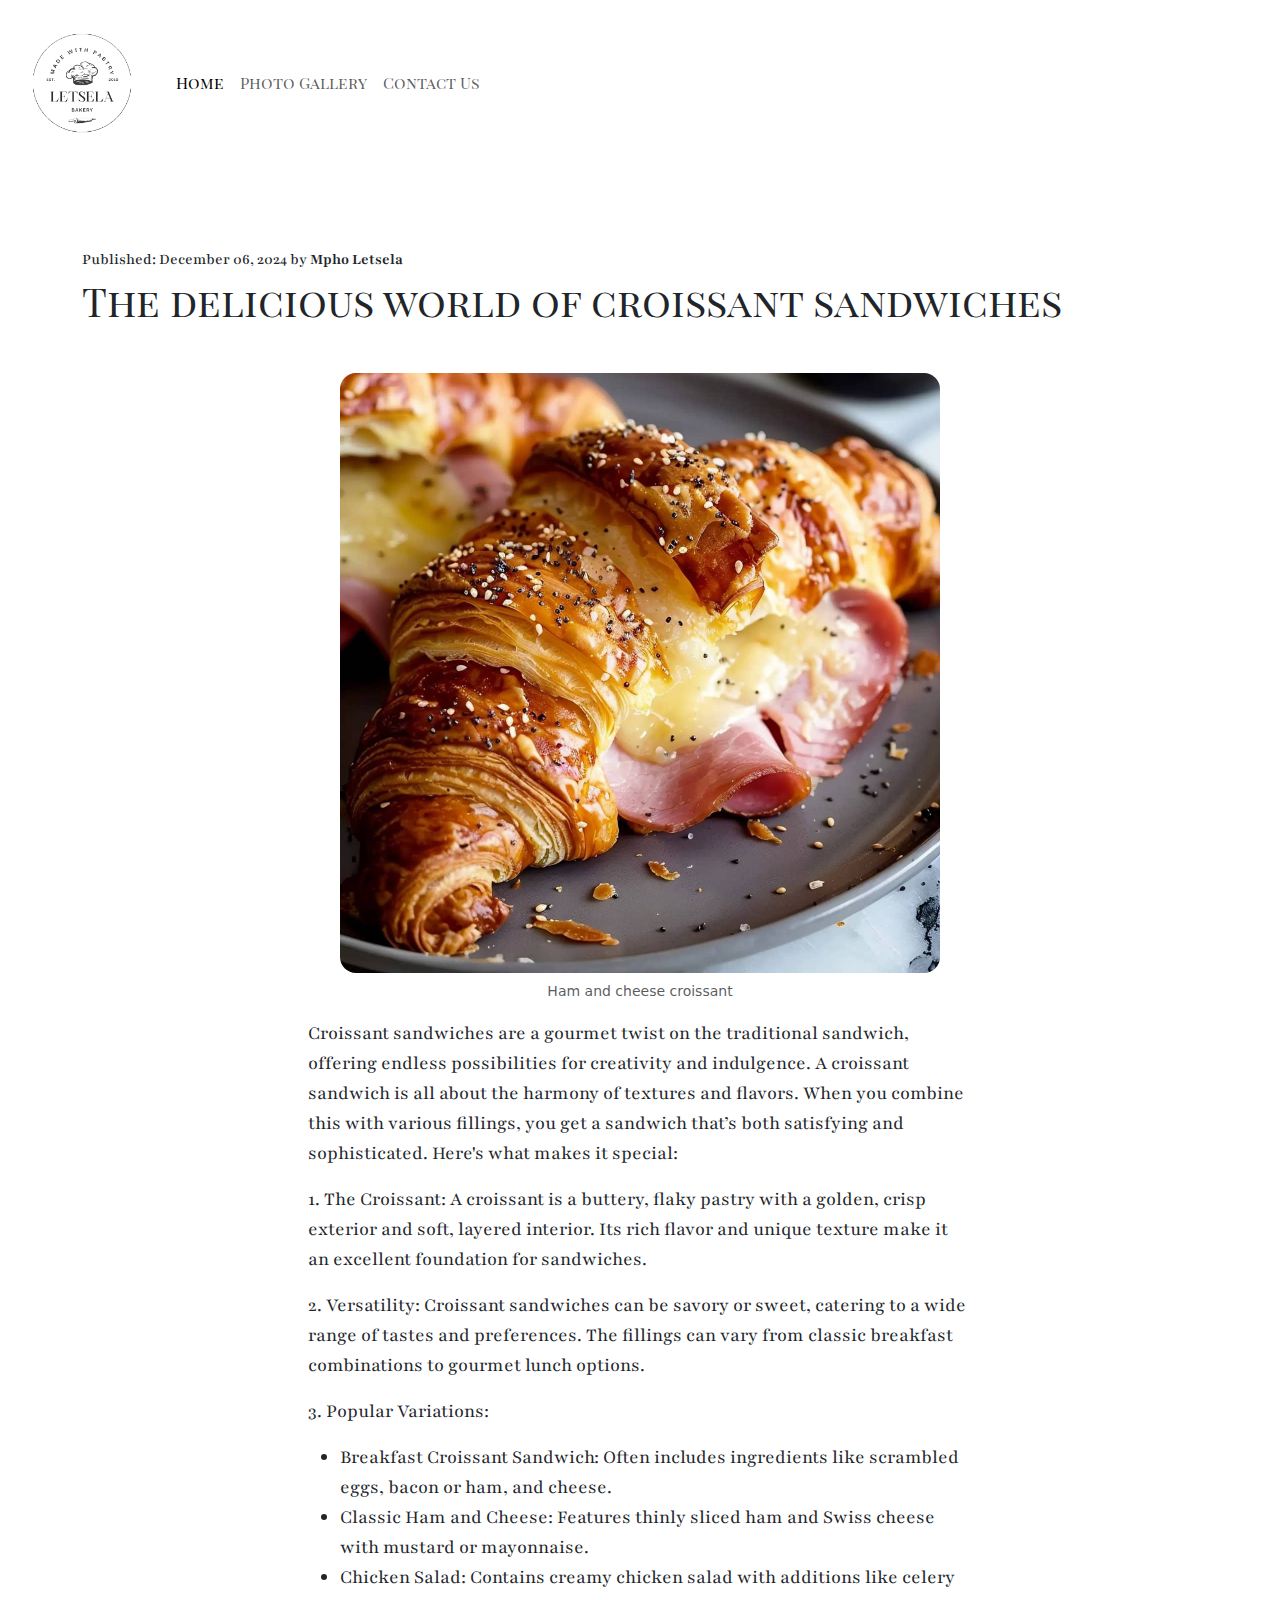
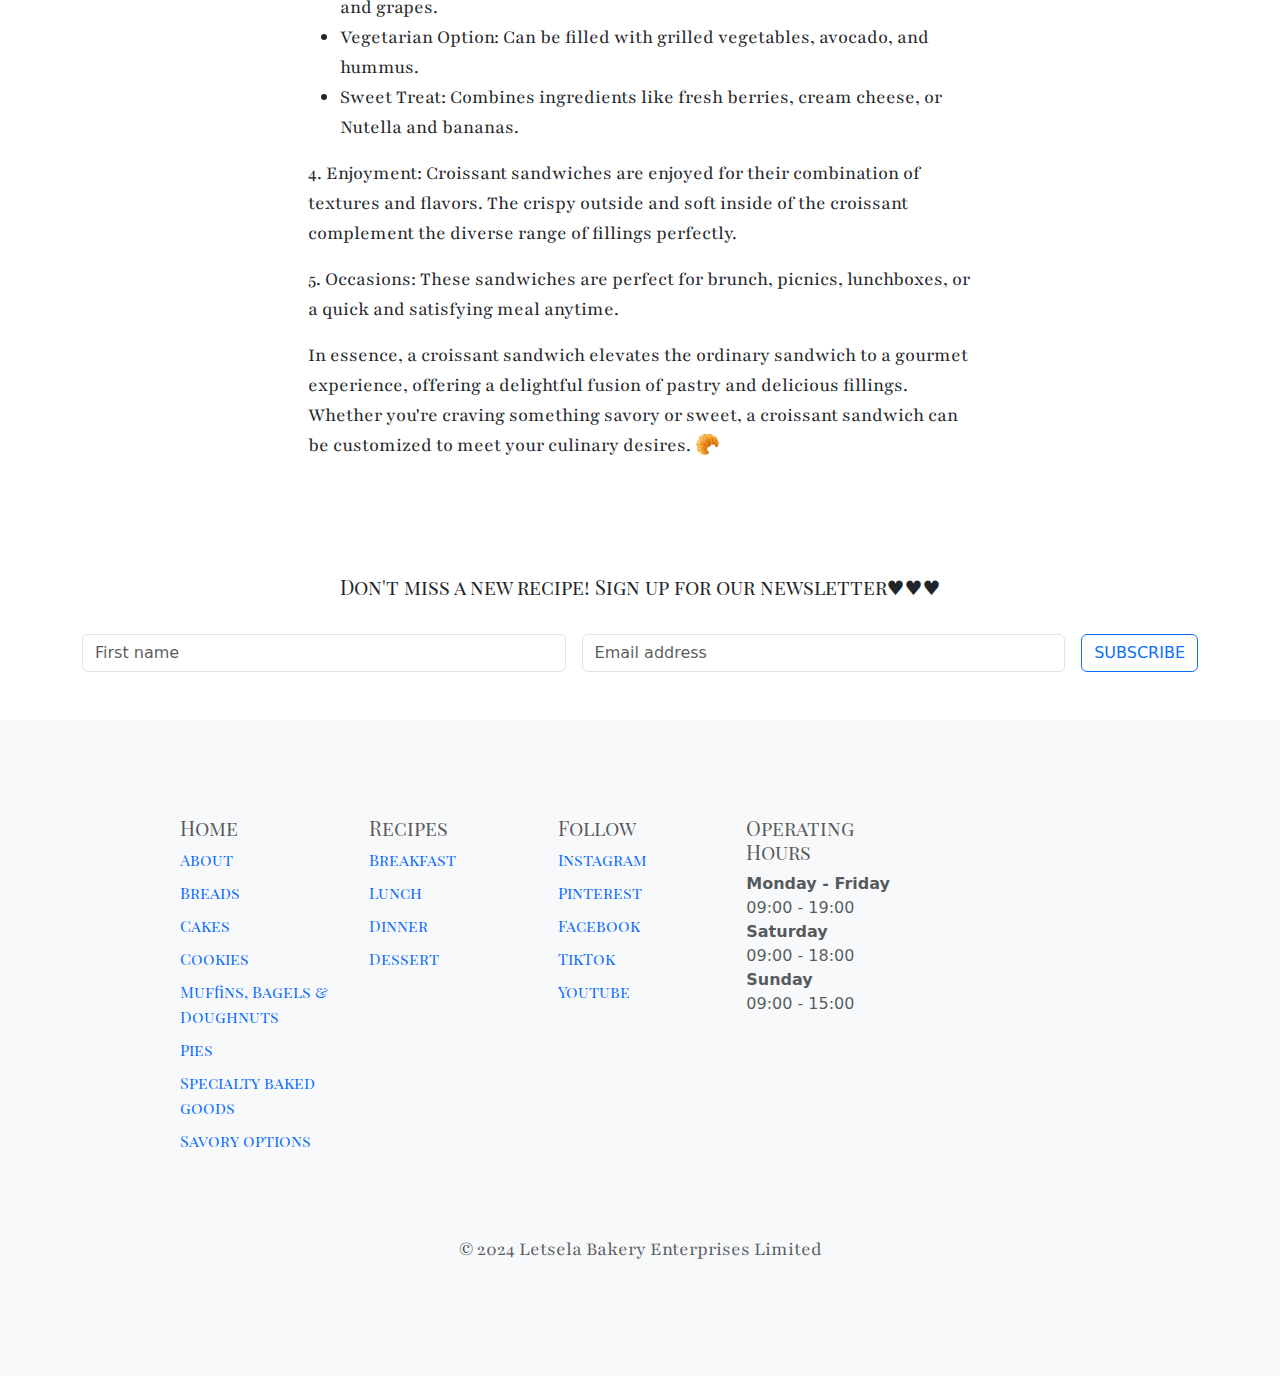
==== index.html @ 2d4d1764 "Initial commit" ====
<!DOCTYPE html>
<html lang="en">
<head>
    <meta charset="UTF-8">
    <meta name="viewport" content="width=device-width, initial-scale=1.0">
    <link rel="stylesheet" href="styles.css"/>
    <link href="https://cdn.jsdelivr.net/npm/bootstrap@5.3.3/dist/css/bootstrap.min.css" rel="stylesheet" integrity="sha384-QWTKZyjpPEjISv5WaRU9OFeRpok6YctnYmDr5pNlyT2bRjXh0JMhjY6hW+ALEwIH" crossorigin="anonymous">
    <link href="https://fonts.googleapis.com/css2?family=Irish+Grover&family=Jost:ital,wght@0,100..900;1,100..900&family=Playfair+Display+SC:ital,wght@0,400;0,700;0,900;1,400;1,700;1,900&family=Playfair:ital,opsz,wght@0,5..1200,300..900;1,5..1200,300..900&display=swap" rel="stylesheet">
    <title>The Croissant Sandwich Experience</title>
</head>
<body>
    <nav class="navbar navbar-expand-lg navbar-white fixed-top">
  <div class="container-fluid">
    <a class="navbar-brand" href="index.html">
      <img src="images/Made_with_pastry2-removebg-preview.png" alt="" class="navbar-logo-1"/>
    </a>
    <button class="navbar-toggler" type="button" data-bs-toggle="collapse" data-bs-target="#navbarNav" aria-controls="navbarNav" aria-expanded="false" aria-label="Toggle navigation">
      <span class="navbar-toggler-icon"></span>
    </button>
    <div class="collapse navbar-collapse" id="navbarNav">
      <ul class="navbar-nav">
        <li class="nav-item">
          <a class="nav-link active custom-font-1" aria-current="page" href="index.html">Home</a>
        </li>
        <li class="nav-item">
          <a class="nav-link custom-font-1" href="photo.html">Photo Gallery</a>
        </li>
        <li class="nav-item">
          <a class="nav-link custom-font-1" href="contact.html">Contact Us</a>
        </li>
      </ul>
    </div>
  </div>
</nav>

<header>
   <div class="container">
   <h6 class="custom-font">Published:  December 06, 2024 by <strong>Mpho Letsela</strong></h6>
   <h1 class="mb-5 custom-font-1">The delicious world of croissant sandwiches</h1>
   </div>
</header>
<main>
   <div class="text-center">
     <figure class="figure">
  <img src="images/ham-and-cheese-croissant-12.jpg" class="figure-img img-fluid rounded-4 w-50" alt="...">
  <figcaption class="figure-caption">Ham and cheese croissant</figcaption>
  </figure>
   </div>
<div class="row justify-content-md-center custom-font font-size">
  <div class="col-md-7 mb-5 px-5">
  <p>Croissant sandwiches are a gourmet twist on the traditional sandwich, offering endless possibilities for creativity and indulgence. A croissant sandwich is all about the harmony of textures and flavors. When you combine this with various fillings, you get a sandwich that’s both satisfying and sophisticated. Here's what makes it special:</p>
  <p>1. The Croissant: A croissant is a buttery, flaky pastry with a golden, crisp exterior and soft, layered interior. Its rich flavor and unique texture make it an excellent foundation for sandwiches.</p>
  <p>2. Versatility: Croissant sandwiches can be savory or sweet, catering to a wide range of tastes and preferences. The fillings can vary from classic breakfast combinations to gourmet lunch options.</p>
  <p>3. Popular Variations:
    <ul>
      <li>Breakfast Croissant Sandwich: Often includes ingredients like scrambled eggs, bacon or ham, and cheese.</li>
      <li>Classic Ham and Cheese: Features thinly sliced ham and Swiss cheese with mustard or mayonnaise.</li>
      <li>Chicken Salad: Contains creamy chicken salad with additions like celery and grapes.</li>
      <li>Vegetarian Option: Can be filled with grilled vegetables, avocado, and hummus.</li>
      <li>Sweet Treat: Combines ingredients like fresh berries, cream cheese, or Nutella and bananas.</li>
    </ul>
  </p>
  <p>4. Enjoyment: Croissant sandwiches are enjoyed for their combination of textures and flavors. The crispy outside and soft inside of the croissant complement the diverse range of fillings perfectly.</p>
  <p>5. Occasions: These sandwiches are perfect for brunch, picnics, lunchboxes, or a quick and satisfying meal anytime.</p>
  <p>In essence, a croissant sandwich elevates the ordinary sandwich to a gourmet experience, offering a delightful fusion of pastry and delicious fillings. Whether you're craving something savory or sweet, a croissant sandwich can be customized to meet your culinary desires. 🥐</p>
</div>
</div>
<div class="mt-5 text-center custom-font-1 font-size">Don't miss a new recipe! Sign up for our newsletter♥︎♥︎♥︎</div>

<div class="container">
<div class="row g-3 mt-3">
  <div class="col">
    <input type="text" class="form-control" placeholder="First name" aria-label="First name" id="first">
  </div>
  <div class="col">
    <input type="email" class="form-control" placeholder="Email address" aria-label="Last name" id="mail">
  </div>
  <div class="col-auto">
    <button type="submit" class="btn btn-outline-primary">SUBSCRIBE</button>
  </div>
</div>
</div>
</main>
<footer class="bd-footer py-4 py-md-5 mt-5 bg-body-tertiary">
<div class="container py-4 py-md-5 px-4 px-md-3 text-body-secondary">
<div class="row">

<div class="col-6 col-lg-2 offset-lg-1 mb-3">
<h5 class="custom-font-1">Home</h5>
<ul class="list-unstyled">
  <li class="mb-2">
    <a href="#" class="text-decoration-none custom-font-1">About</a>
  </li>
  <li class="mb-2">
    <a href="#" class="text-decoration-none custom-font-1">Breads</a>
  </li>
  <li class="mb-2">
    <a href="#" class="text-decoration-none custom-font-1">Cakes</a>
  </li>
  <li class="mb-2">
    <a href="#" class="text-decoration-none custom-font-1">Cookies</a>
  </li>
  <li class="mb-2">
    <a href="#" class="text-decoration-none custom-font-1">Muffins, Bagels & Doughnuts</a>
  </li>
  <li class="mb-2">
    <a href="#" class="text-decoration-none custom-font-1">Pies</a>
  </li>
  <li class="mb-2">
    <a href="#" class="text-decoration-none custom-font-1">Specialty baked goods</a>
  </li>
  <li class="mb-2">
    <a href="#" class="text-decoration-none custom-font-1">Savory options</a>
  </li>
</ul>
</div>

<div class="col-6 col-lg-2 mb-3">
<h5 class="custom-font-1">Recipes</h5>
<ul class="list-unstyled">
  <li class="mb-2">
    <a href="#" class="text-decoration-none custom-font-1">Breakfast</a>
  </li>
  <li class="mb-2">
    <a href="#" class="text-decoration-none custom-font-1">Lunch</a>
  </li>
  <li class="mb-2">
    <a href="#" class="text-decoration-none custom-font-1">Dinner</a>
  </li>
  <li class="mb-2">
    <a href="#" class="text-decoration-none custom-font-1">Dessert</a>
  </li>
</ul>
</div>

<div class="col-6 col-lg-2 mb-3">
  <h5 class="custom-font-1">Follow</h5>
  <ul class="list-unstyled">
    <li class="mb-2">
      <a href="#" target="_blank" rel="noopener" class="text-decoration-none custom-font-1">Instagram</a>
    </li>
    <li class="mb-2">
      <a href="#" target="_blank" rel="noopener" class="text-decoration-none custom-font-1">Pinterest</a>
    </li>
    <li class="mb-2">
      <a href="#" target="_blank" rel="noopener" class="text-decoration-none custom-font-1">Facebook</a>
    </li>
    <li class="mb-2">
      <a href="#" target="_blank" rel="noopener" class="text-decoration-none custom-font-1">TikTok</a>
    </li>
    <li class="mb-2">
      <a href="#" target="_blank" rel="noopener" class="text-decoration-none custom-font-1">Youtube</a>
    </li>
  </ul>
</div>

<div class="col-6 col-lg-2 mb-3">
  <h5 class="custom-font-1">Operating Hours</h5>
  <ul class="list-unstyled">
    <li class="mb-2">
      <p>
        <strong>Monday - Friday</strong>
        <br />
        09:00 - 19:00
        <br />
        <strong>Saturday</strong>
        <br />
        09:00 - 18:00
        <br />
        <strong>Sunday</strong>
        <br />
        09:00 - 15:00
      </p>
    </li>
</div>
</div>
<div class="mt-5 text-center mb-3 custom-font fs-5">© 2024 Letsela Bakery Enterprises Limited</div>
</footer>
<script src="https://cdn.jsdelivr.net/npm/bootstrap@5.3.3/dist/js/bootstrap.bundle.min.js" integrity="sha384-YvpcrYf0tY3lHB60NNkmXc5s9fDVZLESaAA55NDzOxhy9GkcIdslK1eN7N6jIeHz" crossorigin="anonymous"></script>
</body>
</html>
---- styles.css ----
.navbar-logo-1 {
  width: 140px;
}

.navbar-white {
  background-color: white;
}

body {
  padding-top: 250px;
}

.navigation-links a {
  margin: 5px;
  border-radius: 4px;
  padding: 20px 15px;
  text-decoration: none;
  text-transform: capitalize;
}

.image-container img {
  transition: transform 0.3s ease-in-out;
}

.image-container img:hover {
  transform: scale(1.2);
}

.custom-font {
  font-family: "Playfair", serif;
}

.font-size {
  font-size: 20px;
}

.custom-font-1 {
  font-family: "Playfair Display SC", system-ui;
}
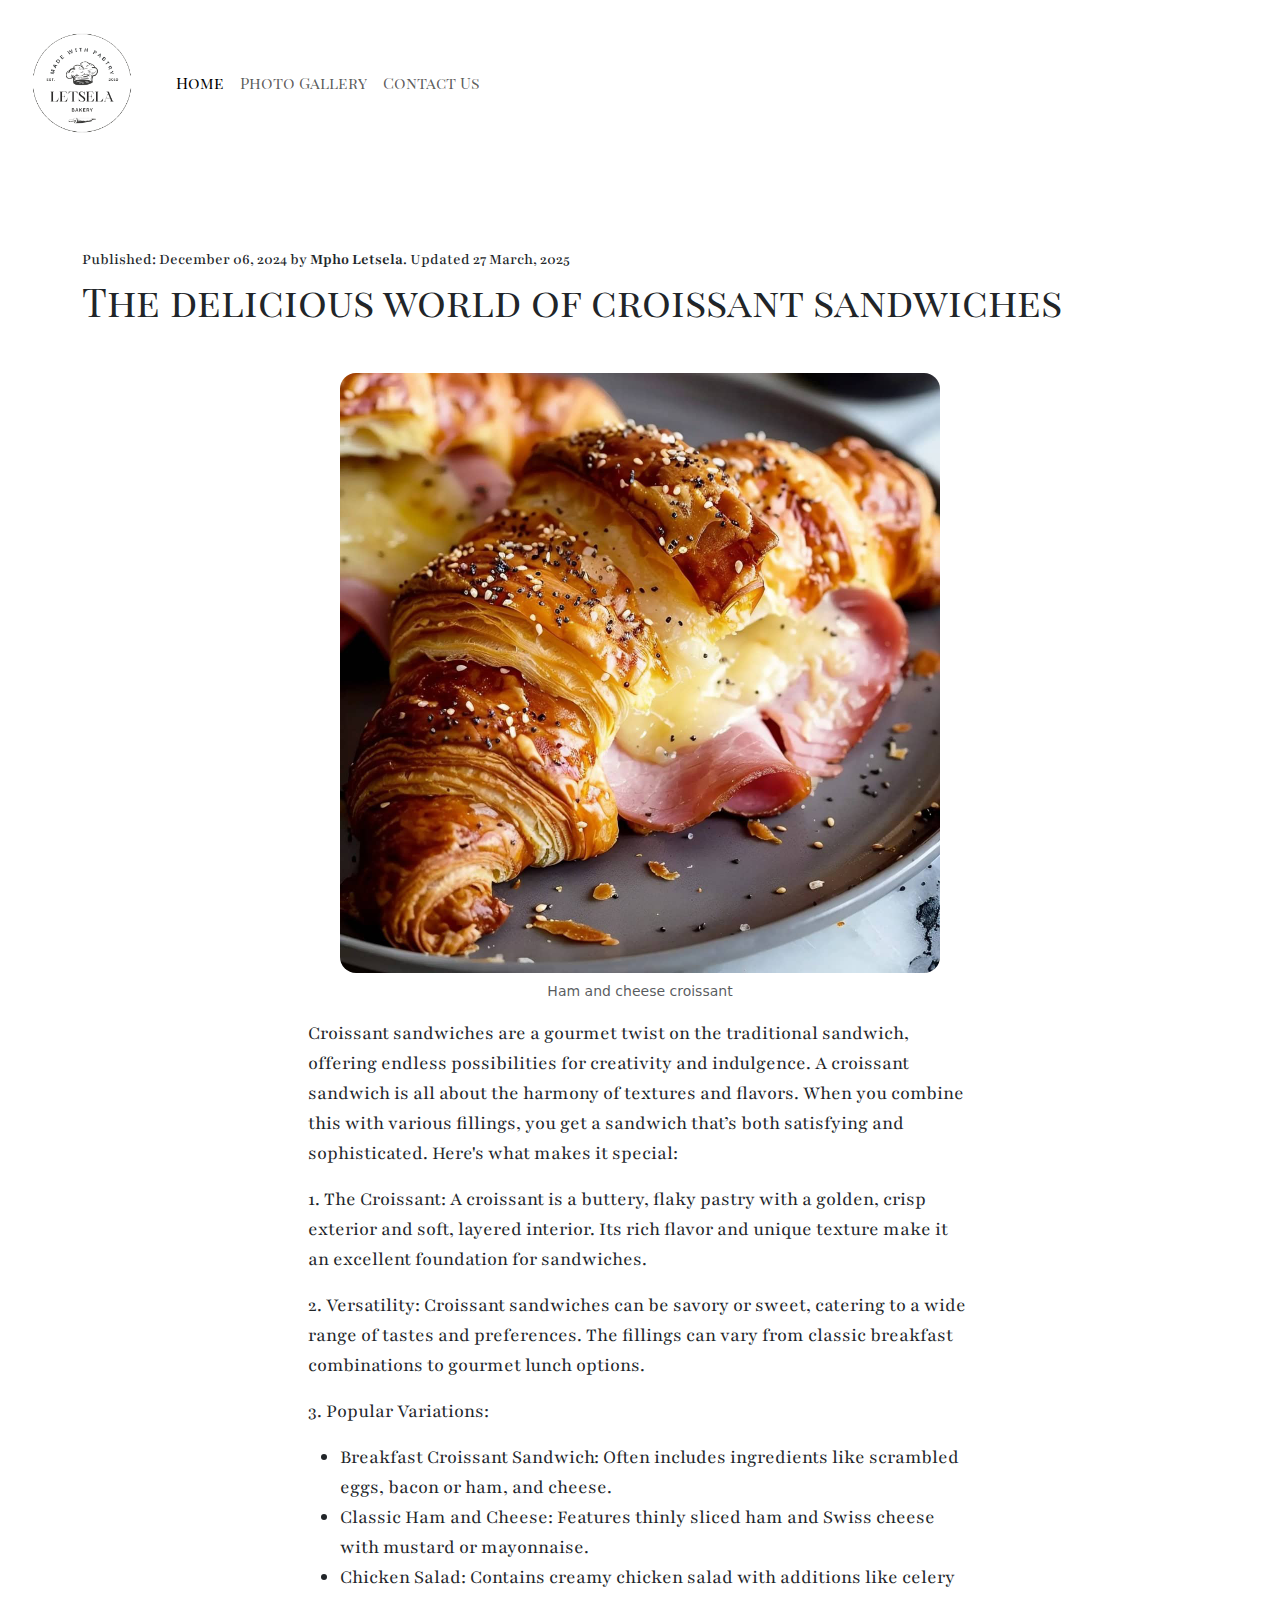
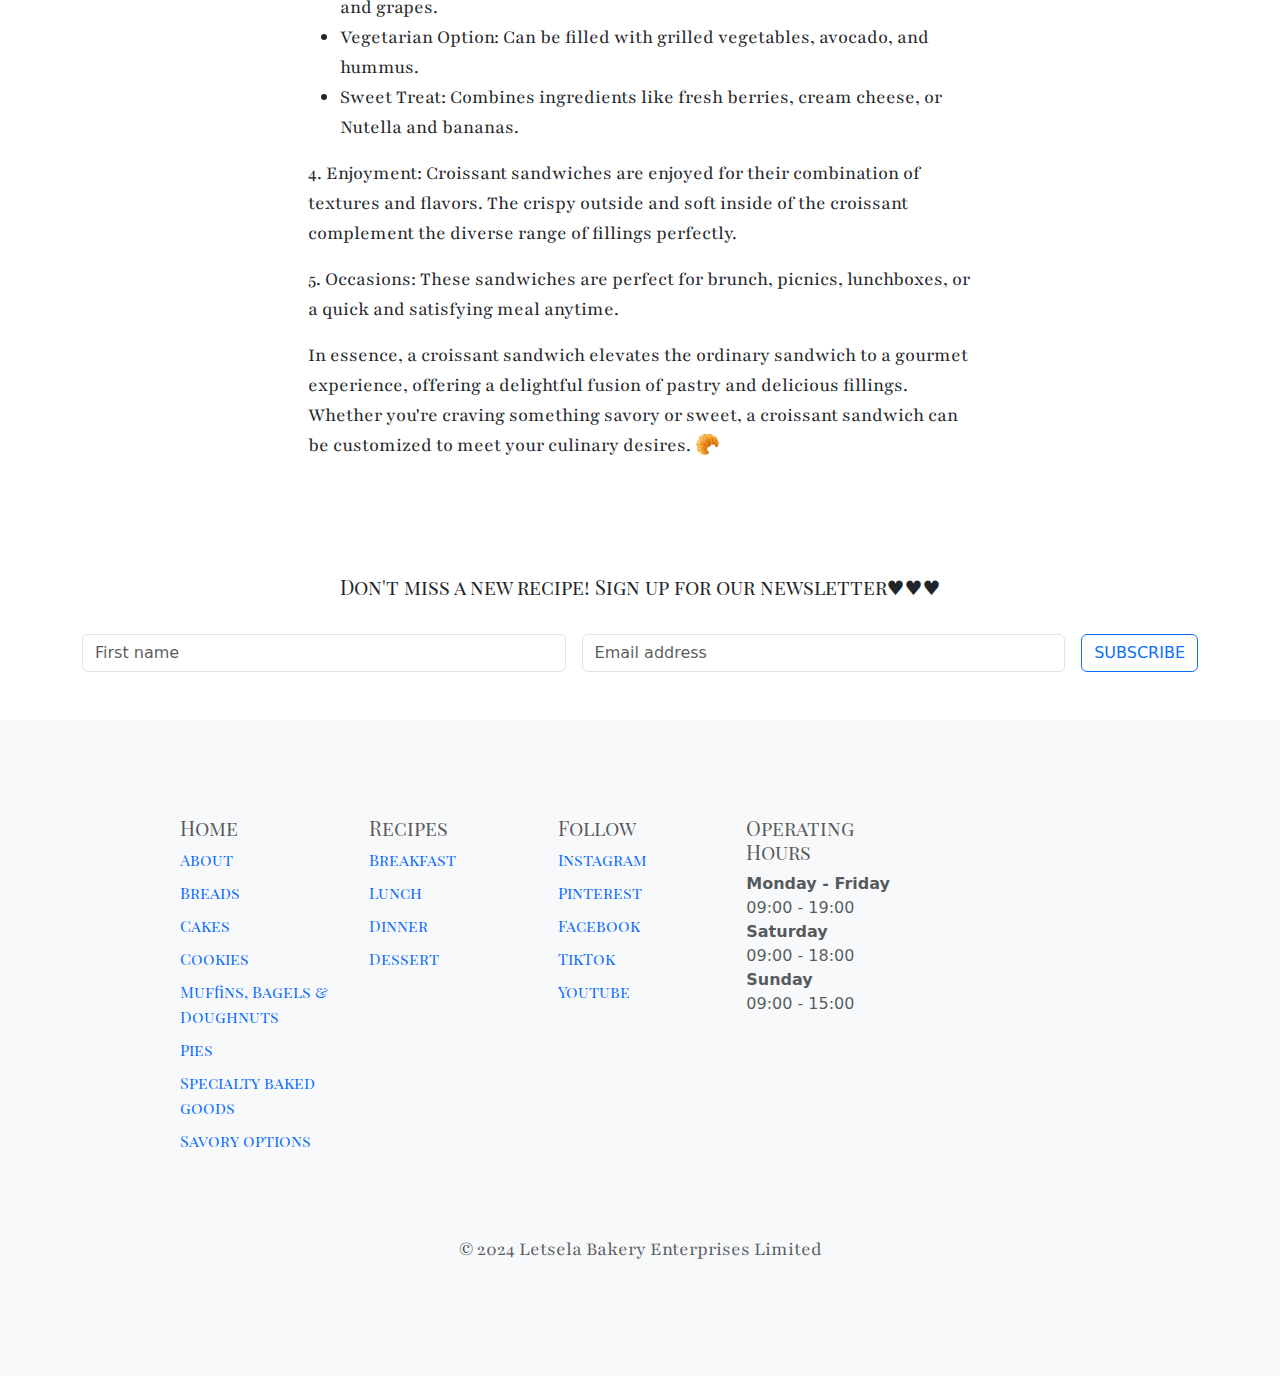
==== commit 826c3429: "Updated the <header><h6> tag" ====
--- a/index.html
+++ b/index.html
@@ -3,10 +3,11 @@
 <head>
     <meta charset="UTF-8">
     <meta name="viewport" content="width=device-width, initial-scale=1.0">
+    <meta name="description" content="Discover our artisanal bakery in Cape Town, offering a wide range of fresh bread, cakes and pastries. Gluten-free and vegan options available.">
     <link rel="stylesheet" href="styles.css"/>
     <link href="https://cdn.jsdelivr.net/npm/bootstrap@5.3.3/dist/css/bootstrap.min.css" rel="stylesheet" integrity="sha384-QWTKZyjpPEjISv5WaRU9OFeRpok6YctnYmDr5pNlyT2bRjXh0JMhjY6hW+ALEwIH" crossorigin="anonymous">
     <link href="https://fonts.googleapis.com/css2?family=Irish+Grover&family=Jost:ital,wght@0,100..900;1,100..900&family=Playfair+Display+SC:ital,wght@0,400;0,700;0,900;1,400;1,700;1,900&family=Playfair:ital,opsz,wght@0,5..1200,300..900;1,5..1200,300..900&display=swap" rel="stylesheet">
-    <title>The Croissant Sandwich Experience</title>
+    <title>Artisanal Bakery in Cape Town | Fresh Bread, Cakes & Pastries | Letsela Bakery</title>
 </head>
 <body>
     <nav class="navbar navbar-expand-lg navbar-white fixed-top">
@@ -35,7 +36,7 @@
 
 <header>
    <div class="container">
-   <h6 class="custom-font">Published:  December 06, 2024 by <strong>Mpho Letsela</strong></h6>
+   <h6 class="custom-font">Published:  December 06, 2024 by <strong>Mpho Letsela</strong>. Updated 27 March, 2025</h6>
    <h1 class="mb-5 custom-font-1">The delicious world of croissant sandwiches</h1>
    </div>
 </header>
@@ -178,4 +179,4 @@
 </footer>
 <script src="https://cdn.jsdelivr.net/npm/bootstrap@5.3.3/dist/js/bootstrap.bundle.min.js" integrity="sha384-YvpcrYf0tY3lHB60NNkmXc5s9fDVZLESaAA55NDzOxhy9GkcIdslK1eN7N6jIeHz" crossorigin="anonymous"></script>
 </body>
-</html>+</html>
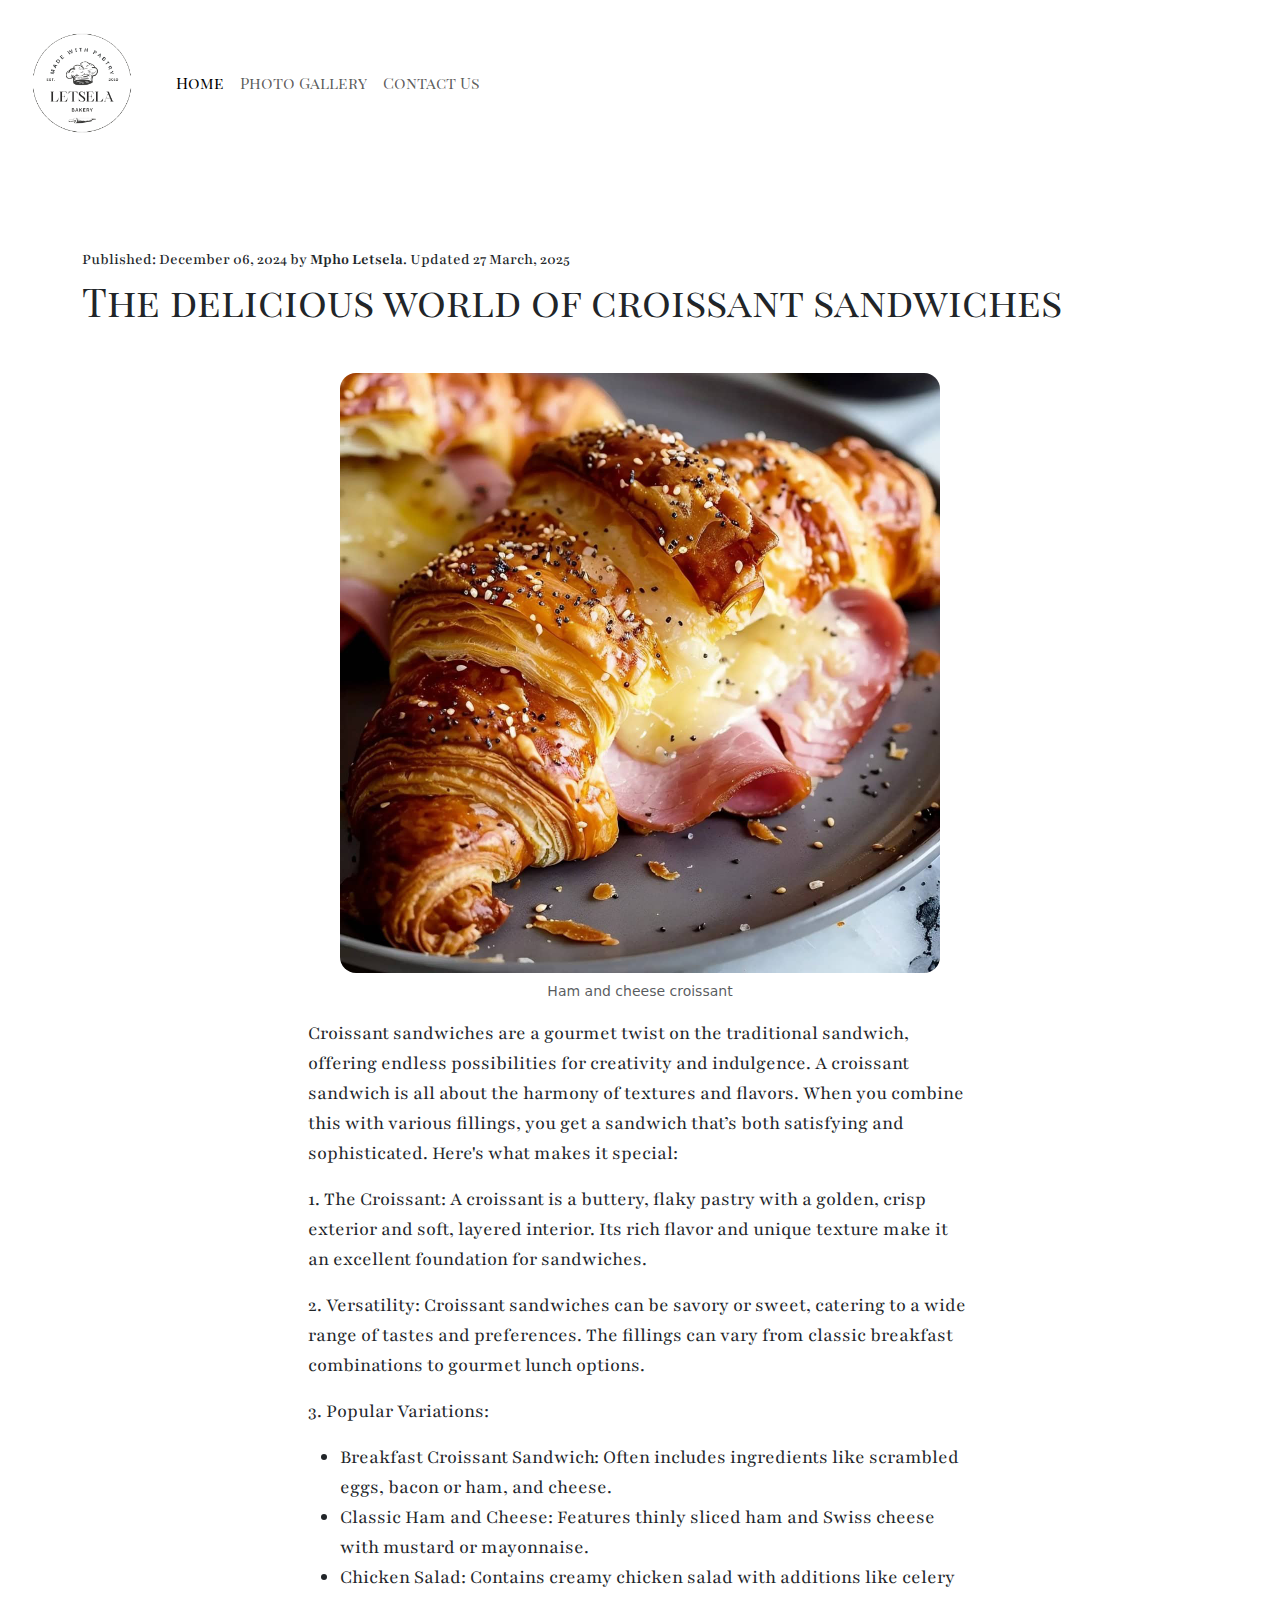
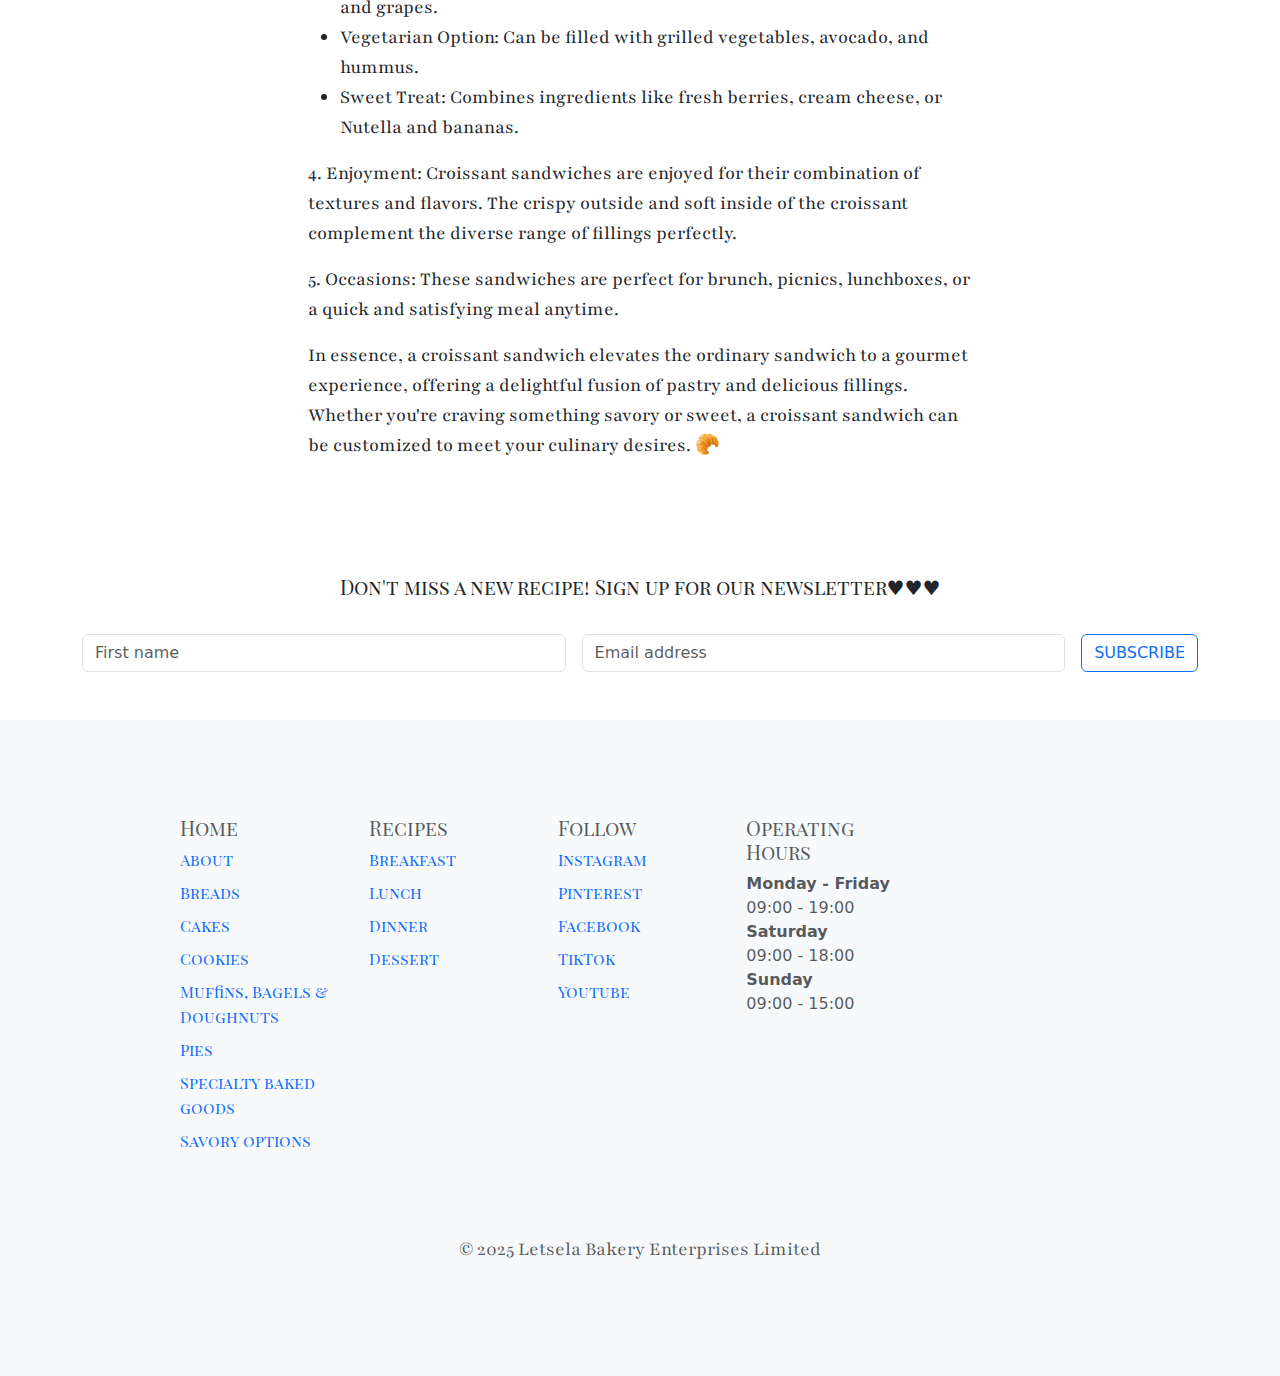
==== commit 11fbab2d: "Updated the year the document was published" ====
--- a/index.html
+++ b/index.html
@@ -43,7 +43,7 @@
 <main>
    <div class="text-center">
      <figure class="figure">
-  <img src="images/ham-and-cheese-croissant-12.jpg" class="figure-img img-fluid rounded-4 w-50" alt="...">
+  <img src="images/ham-and-cheese-croissant-12.jpg" class="figure-img img-fluid rounded-4 w-50" alt="Ham and Cheese Croissant">
   <figcaption class="figure-caption">Ham and cheese croissant</figcaption>
   </figure>
    </div>
@@ -77,7 +77,7 @@
     <input type="email" class="form-control" placeholder="Email address" aria-label="Last name" id="mail">
   </div>
   <div class="col-auto">
-    <button type="submit" class="btn btn-outline-primary">SUBSCRIBE</button>
+    <button type="submit" class="btn btn-outline-primary" title="Subscribe">SUBSCRIBE</button>
   </div>
 </div>
 </div>
@@ -175,7 +175,7 @@
     </li>
 </div>
 </div>
-<div class="mt-5 text-center mb-3 custom-font fs-5">© 2024 Letsela Bakery Enterprises Limited</div>
+<div class="mt-5 text-center mb-3 custom-font fs-5">© 2025 Letsela Bakery Enterprises Limited</div>
 </footer>
 <script src="https://cdn.jsdelivr.net/npm/bootstrap@5.3.3/dist/js/bootstrap.bundle.min.js" integrity="sha384-YvpcrYf0tY3lHB60NNkmXc5s9fDVZLESaAA55NDzOxhy9GkcIdslK1eN7N6jIeHz" crossorigin="anonymous"></script>
 </body>
